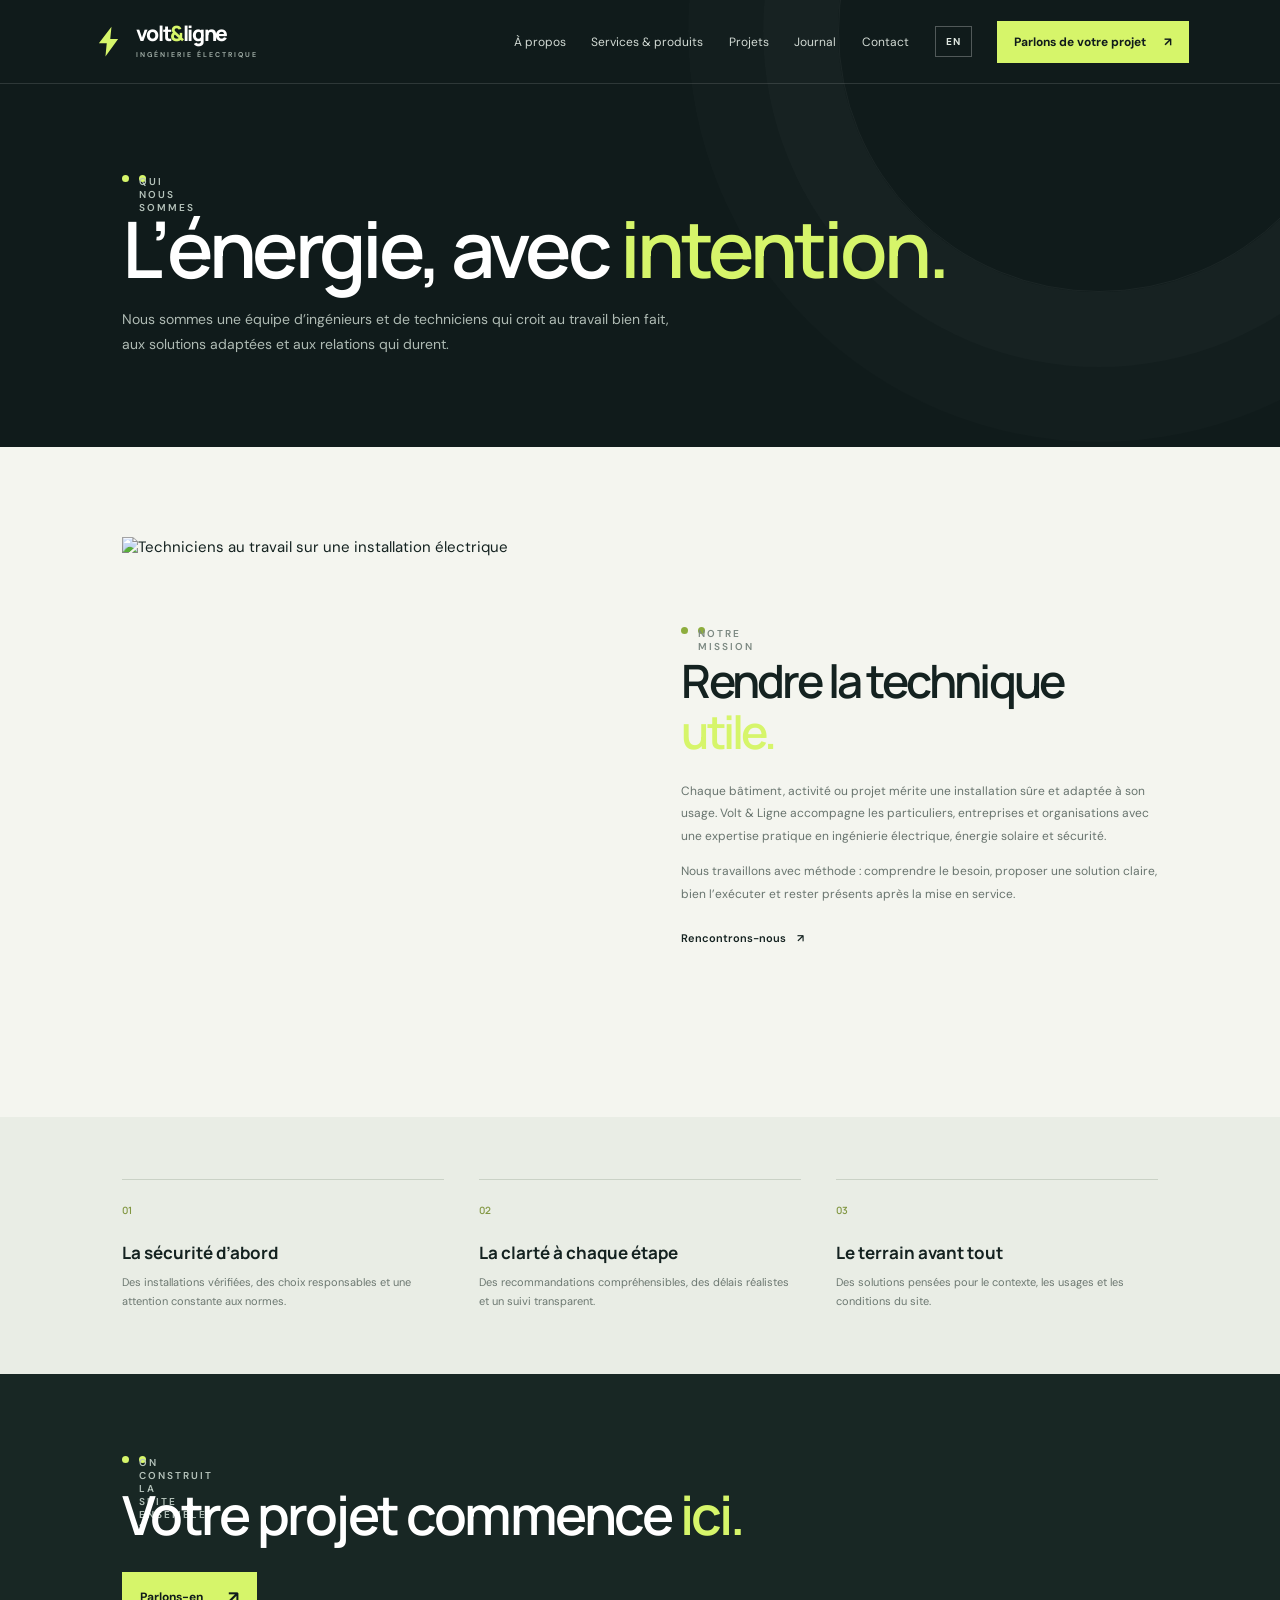
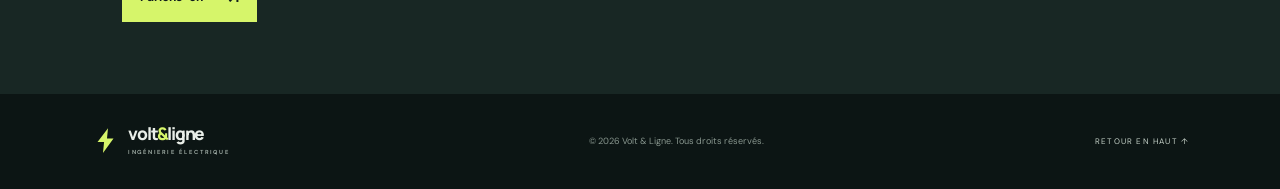
==== about.html @ 483e957a "Initial commit" ====
<!doctype html>
<html lang="fr"><head><meta charset="utf-8"><meta name="viewport" content="width=device-width, initial-scale=1"><meta name="theme-color" content="#101b1b"><meta name="description" content="Découvrez Volt & Ligne, entreprise d’ingénierie électrique au Cameroun."><title>À propos — Volt & Ligne</title><link rel="preconnect" href="https://fonts.googleapis.com"><link rel="preconnect" href="https://fonts.gstatic.com" crossorigin><link href="https://fonts.googleapis.com/css2?family=DM+Sans:wght@400;500;600;700&family=Manrope:wght@400;500;600;700;800&display=swap" rel="stylesheet"><link rel="stylesheet" href="styles.css"><script src="script.js" defer></script></head>
<body><header class="site-header" id="top"><a class="brand" href="index.html"><span class="brand-mark"><svg viewBox="0 0 40 40"><path d="M23.4 3 9 22h9l-1.5 15L31 17h-9l1.4-14Z" fill="currentColor"/></svg></span><span>volt<span class="brand-and">&</span>ligne<small>INGÉNIERIE ÉLECTRIQUE</small></span></a><button class="menu-toggle" aria-label="Ouvrir le menu" aria-expanded="false"><span></span><span></span></button><nav class="main-nav" aria-label="Navigation principale"><a href="about.html" data-fr="À propos" data-en="About">À propos</a><a href="services.html" data-fr="Services & produits" data-en="Services & products">Services & produits</a><a href="projects.html" data-fr="Projets" data-en="Projects">Projets</a><a href="blog.html" data-fr="Journal" data-en="Journal">Journal</a><a href="contact.html" data-fr="Contact" data-en="Contact">Contact</a><button class="language-toggle" type="button" aria-label="Switch language to English">EN</button><a class="nav-cta" href="contact.html" data-fr="Parlons de votre projet <span>↗</span>" data-en="Let’s talk about your project <span>↗</span>">Parlons de votre projet <span>↗</span></a></nav></header>
<main><section class="interior-hero"><p class="eyebrow"><span></span><span data-fr="QUI NOUS SOMMES" data-en="WHO WE ARE">QUI NOUS SOMMES</span></p><h1 data-fr="L’énergie, avec <em>intention.</em>" data-en="Energy, with <em>purpose.</em>">L’énergie, avec <em>intention.</em></h1><p data-fr="Nous sommes une équipe d’ingénieurs et de techniciens qui croit au travail bien fait, aux solutions adaptées et aux relations qui durent." data-en="We are a team of engineers and technicians who believe in quality work, thoughtful solutions and lasting relationships.">Nous sommes une équipe d’ingénieurs et de techniciens qui croit au travail bien fait, aux solutions adaptées et aux relations qui durent.</p></section><section class="story-layout"><div class="story-image"><img src="https://images.unsplash.com/photo-1581092160607-ee22621dd758?auto=format&fit=crop&w=1200&q=85" alt="Techniciens au travail sur une installation électrique"></div><div class="story-copy"><p class="eyebrow dark"><span></span><span data-fr="NOTRE MISSION" data-en="OUR MISSION">NOTRE MISSION</span></p><h2 data-fr="Rendre la technique <em>utile.</em>" data-en="Make engineering <em>useful.</em>">Rendre la technique <em>utile.</em></h2><p data-fr="Chaque bâtiment, activité ou projet mérite une installation sûre et adaptée à son usage. Volt & Ligne accompagne les particuliers, entreprises et organisations avec une expertise pratique en ingénierie électrique, énergie solaire et sécurité." data-en="Every building, business and project deserves a safe installation suited to its needs. Volt & Ligne supports homeowners, businesses and organizations with practical expertise in electrical engineering, solar energy and security.">Chaque bâtiment, activité ou projet mérite une installation sûre et adaptée à son usage. Volt & Ligne accompagne les particuliers, entreprises et organisations avec une expertise pratique en ingénierie électrique, énergie solaire et sécurité.</p><p data-fr="Nous travaillons avec méthode : comprendre le besoin, proposer une solution claire, bien l’exécuter et rester présents après la mise en service." data-en="We work methodically: understand the need, propose a clear solution, deliver it well and stay available after commissioning.">Nous travaillons avec méthode : comprendre le besoin, proposer une solution claire, bien l’exécuter et rester présents après la mise en service.</p><a class="text-link dark-link" href="contact.html" data-fr="Rencontrons-nous <span>↗</span>" data-en="Let’s meet <span>↗</span>">Rencontrons-nous <span>↗</span></a></div></section><section class="values-band"><div><b>01</b><h3 data-fr="La sécurité d’abord" data-en="Safety first">La sécurité d’abord</h3><p data-fr="Des installations vérifiées, des choix responsables et une attention constante aux normes." data-en="Verified installations, responsible choices and constant attention to standards.">Des installations vérifiées, des choix responsables et une attention constante aux normes.</p></div><div><b>02</b><h3 data-fr="La clarté à chaque étape" data-en="Clarity at every step">La clarté à chaque étape</h3><p data-fr="Des recommandations compréhensibles, des délais réalistes et un suivi transparent." data-en="Clear recommendations, realistic timelines and transparent follow-up.">Des recommandations compréhensibles, des délais réalistes et un suivi transparent.</p></div><div><b>03</b><h3 data-fr="Le terrain avant tout" data-en="Grounded in the real world">Le terrain avant tout</h3><p data-fr="Des solutions pensées pour le contexte, les usages et les conditions du site." data-en="Solutions shaped around the context, usage and conditions of each site.">Des solutions pensées pour le contexte, les usages et les conditions du site.</p></div></section><section class="inner-cta"><p class="eyebrow"><span></span><span data-fr="ON CONSTRUIT LA SUITE ENSEMBLE ?" data-en="SHALL WE BUILD WHAT’S NEXT TOGETHER?">ON CONSTRUIT LA SUITE ENSEMBLE ?</span></p><h2 data-fr="Votre projet commence <em>ici.</em>" data-en="Your project starts <em>here.</em>">Votre projet commence <em>ici.</em></h2><a class="button button-primary" href="contact.html" data-fr="Parlons-en <span>↗</span>" data-en="Let’s talk <span>↗</span>">Parlons-en <span>↗</span></a></section></main>
<footer class="footer"><a class="brand footer-brand" href="index.html"><span class="brand-mark"><svg viewBox="0 0 40 40"><path d="M23.4 3 9 22h9l-1.5 15L31 17h-9l1.4-14Z" fill="currentColor"/></svg></span><span>volt<span class="brand-and">&</span>ligne<small>INGÉNIERIE ÉLECTRIQUE</small></span></a><span>© <span id="year"></span> Volt & Ligne. Tous droits réservés.</span><a href="#top" data-fr="RETOUR EN HAUT ↑" data-en="BACK TO TOP ↑">RETOUR EN HAUT ↑</a></footer></body></html>
---- styles.css ----
:root{--ink:#142220;--dark:#101b1b;--muted:#64716d;--lime:#d6f56a;--paper:#f4f5ef;--white:#fff;--line:#dce1d8}*{box-sizing:border-box}html{scroll-behavior:smooth;scroll-padding-top:90px}body{margin:0;background:var(--paper);color:var(--ink);font-family:"DM Sans",sans-serif;font-size:15px}a{color:inherit;text-decoration:none}.site-header{height:84px;position:absolute;top:0;left:0;right:0;z-index:10;display:flex;align-items:center;justify-content:space-between;padding:0 7.1%;color:white;border-bottom:1px solid #ffffff20}.brand{display:flex;align-items:center;gap:10px;font:800 21px Manrope,sans-serif;letter-spacing:-1.4px;line-height:.9}.brand-mark{width:35px;height:35px;color:var(--lime)}.brand-mark svg{width:100%;height:100%}.brand-and{color:var(--lime)}.brand small{display:block;font:600 7px "DM Sans",sans-serif;letter-spacing:2px;margin-top:8px;color:#a7b4ad}.main-nav{display:flex;align-items:center;gap:35px;font-size:12px;color:#d2dad4}.main-nav>a:not(.nav-cta):hover,.text-link:hover{color:var(--lime)}.nav-cta{padding:13px 17px;color:var(--dark);background:var(--lime);font-weight:700}.nav-cta span{margin-left:15px}.menu-toggle{display:none}.hero{min-height:720px;height:100vh;max-height:900px;position:relative;overflow:hidden;background:var(--dark);color:white;display:grid;grid-template-columns:1fr 1fr;padding:84px 7.1% 65px}.hero:before{content:"";position:absolute;inset:0;background:radial-gradient(ellipse at 69% 51%,#243835 0,transparent 44%),linear-gradient(120deg,#101b1b 40%,#172522 100%)}.hero-grid{position:absolute;inset:0;opacity:.17;background-image:linear-gradient(#ffffff13 1px,transparent 1px),linear-gradient(90deg,#ffffff13 1px,transparent 1px);background-size:80px 80px;mask-image:linear-gradient(90deg,transparent,#000 55%,#000)}.hero-copy{position:relative;z-index:1;align-self:center;padding-bottom:4px}.eyebrow{display:flex;align-items:center;gap:10px;color:#b5c3bb;font:600 10px "DM Sans",sans-serif;letter-spacing:2px}.eyebrow>span{width:7px;height:7px;background:var(--lime);border-radius:50%}.hero h1,.section h2,.approach h2,.contact h2{font:600 clamp(48px,6.2vw,83px)/1.05 Manrope,sans-serif;letter-spacing:-5px;margin:31px 0 20px}.hero h1 em,.section h2 em,.approach h2 em,.contact h2 em{font-style:normal;color:var(--lime)}.hero-intro{max-width:440px;color:#aebcb5;line-height:1.8;font-size:14px}.hero-actions{display:flex;align-items:center;gap:29px;margin-top:30px}.button{height:50px;padding:0 18px;display:inline-flex;align-items:center;justify-content:space-between;gap:25px;font-size:12px;font-weight:700}.button-primary{background:var(--lime);color:var(--dark)}.button span{font-size:17px}.text-link{font-size:11px;font-weight:600;color:#d8e0da}.text-link span{margin-left:8px}.hero-note{display:flex;align-items:center;gap:14px;margin-top:54px;color:#97a69e;font-size:10px;line-height:1.6}.hero-note b{color:#edf3ed;font-weight:600}.avatar-stack{display:flex}.avatar-stack i{font-style:normal;width:25px;height:25px;display:grid;place-items:center;margin-right:-7px;border:1px solid var(--dark);border-radius:50%;background:#34453e;color:var(--lime);font-size:9px}.avatar-stack i:nth-child(2){background:#677969;color:white}.avatar-stack i:nth-child(3){background:#dce9c0;color:#20332d}.hero-visual{position:relative;z-index:1;display:flex;align-items:center;justify-content:center;margin:8px 0 20px 25px}.hero-photo{height:min(72vh,610px);width:min(100%,510px);position:relative;overflow:hidden;background:#2c3933}.hero-photo img,.approach-photo img,.project-card img{width:100%;height:100%;object-fit:cover}.hero-photo img{object-position:52% center;filter:saturate(.72)}.photo-shade{position:absolute;inset:0;background:linear-gradient(0deg,#101b1b8a,transparent 44%),linear-gradient(90deg,#111c1c30,transparent)}.photo-label{position:absolute;bottom:24px;left:24px;font-size:9px;letter-spacing:1.4px;color:#f5f7f1}.photo-label b{color:var(--lime);padding:0 5px}.pulse{display:inline-block;width:7px;height:7px;border-radius:50%;background:var(--lime);margin-right:8px;box-shadow:0 0 0 4px #d6f56a30}.energy-card{position:absolute;left:-26px;bottom:55px;background:#f6f7f1;color:var(--ink);padding:17px 16px;width:270px;display:flex;align-items:center;gap:12px;box-shadow:0 15px 50px #0003}.energy-icon{width:34px;height:34px;background:var(--lime);display:grid;place-items:center;font-size:20px}.energy-card strong,.energy-card small{display:block}.energy-card strong{font:700 11px Manrope}.energy-card small{font-size:9px;color:var(--muted);margin-top:4px}.sparkline{width:43px;margin-left:auto;color:#74922d}.hero-stamp{position:absolute;right:-22px;top:17%;display:flex;align-items:center;gap:9px;writing-mode:vertical-rl;color:#c3d2ca;font-size:8px;letter-spacing:1.4px}.hero-stamp b{color:var(--lime);font-size:12px}.hero-bottom{position:absolute;left:7.1%;right:7.1%;bottom:0;height:58px;border-top:1px solid #ffffff20;display:flex;justify-content:space-between;align-items:center;color:#8b9b92;font-size:8px;letter-spacing:1.4px}.hero-bottom i{display:inline-block;width:27px;height:1px;background:var(--lime);vertical-align:middle;margin:0 10px}.hero-bottom>a{font-size:18px;color:var(--lime)}.trust-strip{height:93px;display:flex;align-items:center;justify-content:space-between;padding:0 7.1%;border-bottom:1px solid var(--line);background:#ecefe8}.trust-strip>p{font-size:9px;letter-spacing:1.4px;font-weight:700;max-width:280px}.trust-items{display:flex;gap:39px}.trust-items span{font-size:9px;color:#8b958e}.trust-items b{color:var(--ink);font-size:10px;letter-spacing:1px;margin-left:7px}.section{padding:110px 9.5%}.section-heading{display:flex;align-items:flex-end;justify-content:space-between;margin-bottom:48px}.eyebrow.dark{color:#7c8982}.eyebrow.dark>span{background:#8dad3d}.section h2,.approach h2{font-size:55px;letter-spacing:-3.5px;line-height:1.04;margin:21px 0 0}.section h2 em{color:#839e31}.heading-note{max-width:350px;padding-bottom:6px}.heading-note p,.projects-intro{font-size:13px;line-height:1.8;color:#65716b;margin:0 0 18px}.dark-link{color:var(--ink);font-size:11px}.service-grid{display:grid;grid-template-columns:repeat(3,1fr);gap:16px}.service-card{position:relative;background:#fff;padding:21px 22px 25px;min-height:340px;overflow:hidden}.service-top{display:flex;justify-content:space-between;align-items:center;color:#849087;font-size:9px;letter-spacing:1px}.service-icon{font-size:22px;color:#879e44}.service-art{height:145px;position:relative;margin:13px 0 11px;background:#f1f3ec;overflow:hidden}.art-wires{display:grid;place-items:center;background:linear-gradient(135deg,#edf1e8,#f7f7f1)}.art-wires>span{font:700 48px Manrope;color:#c9d4bd;letter-spacing:-4px;z-index:1}.art-wires>span span{font-size:17px;color:#92a65c;letter-spacing:0}.wire{position:absolute;width:190px;height:190px;border:1px solid #bac6a9;border-radius:50%;left:calc(50% - 95px);top:calc(50% - 95px)}.w2{width:145px;height:145px;left:calc(50% - 72px);top:calc(50% - 72px);border-color:#d2dac8}.w3{width:100px;height:100px;left:calc(50% - 50px);top:calc(50% - 50px);border-color:#dce2d6}.art-solar{background:#e8eee1}.sun{position:absolute;top:19px;right:45px;width:36px;height:36px;border-radius:50%;background:var(--lime);box-shadow:0 0 0 12px #d6f56a44}.solar-panel{position:absolute;bottom:-13px;left:25%;width:150px;height:77px;transform:skewY(-13deg);background:#304b4a;border:2px solid #617872;display:grid;grid-template-columns:repeat(3,1fr);grid-template-rows:repeat(2,1fr)}.solar-panel i{border:1px solid #82948a}.art-security{display:grid;place-items:center;background:#eff2ea}.radar{width:107px;height:107px;border-radius:50%;border:1px solid #bdc8b2;position:relative;display:grid;place-items:center;background:repeating-radial-gradient(circle,transparent 0 19px,#d7dfcf 20px 21px)}.radar:before,.radar:after{content:"";position:absolute;background:#d7dfcf}.radar:before{width:100%;height:1px}.radar:after{height:100%;width:1px}.radar i{position:absolute;width:5px;height:5px;border-radius:50%;background:#9ab147;z-index:1}.radar i:nth-child(1){top:25px;left:31px}.radar i:nth-child(2){right:19px;top:48px}.radar i:nth-child(3){bottom:20px;left:42px}.radar b{z-index:2;color:#7a903e;font-weight:400}.radar-caption{position:absolute;bottom:13px;right:14px;font-size:7px;letter-spacing:1px;color:#87947f}.service-card h3{font:700 16px Manrope;margin:18px 0 8px;letter-spacing:-.4px}.service-card p{font-size:11px;line-height:1.7;color:#737e77;max-width:280px;margin:0}.service-card>a{position:absolute;right:21px;bottom:23px;color:#81983c}.approach{display:grid;grid-template-columns:1fr 1fr;background:var(--dark);color:white;min-height:600px}.approach-photo{position:relative;min-height:590px;overflow:hidden}.approach-photo img{filter:brightness(.68) saturate(.75)}.photo-index{position:absolute;bottom:26px;left:9.5%;font-size:8px;letter-spacing:1.4px}.photo-index span{color:var(--lime);margin-left:8px}.approach-copy{padding:78px 12% 65px 11%;align-self:center}.approach h2{font-size:58px;margin:25px 0 17px}.approach-copy>p:not(.eyebrow){font-size:12px;line-height:1.85;color:#aab8b0;max-width:420px}.steps{margin-top:28px}.steps>div{display:grid;grid-template-columns:35px 1fr 20px;gap:8px;padding:15px 0;border-top:1px solid #ffffff22;align-items:start}.steps>div>span{font-size:9px;color:var(--lime);padding-top:3px}.steps p{margin:0}.steps b,.steps small{display:block}.steps b{font:600 12px Manrope}.steps small{font-size:10px;color:#8d9c93;margin-top:5px}.steps i{font-style:normal;color:var(--lime)}.projects{padding-top:110px;padding-bottom:120px}.projects-intro{max-width:320px;margin-bottom:5px}.project-grid{display:grid;grid-template-columns:1fr 1fr;gap:17px}.project-card{height:310px;position:relative;overflow:hidden;background:#34423d;color:white}.project-wide{grid-column:span 2;height:390px}.project-card img{filter:brightness(.69) saturate(.8);transition:transform .5s}.project-card:hover img{transform:scale(1.04)}.project-card:after{content:"";position:absolute;inset:0;background:linear-gradient(0deg,#101a19e8,transparent 70%)}.project-overlay{position:absolute;z-index:1;bottom:24px;left:27px;right:27px}.project-overlay>span{font-size:8px;letter-spacing:1.5px;color:var(--lime)}.project-overlay h3{font:600 27px/1.13 Manrope;letter-spacing:-1px;margin:10px 0}.project-overlay p{font-size:10px;color:#d0d9d3;margin:0}.project-overlay>b{position:absolute;right:0;bottom:0;width:34px;height:34px;background:var(--lime);color:var(--dark);display:grid;place-items:center}.contact{position:relative;overflow:hidden;background:#182724;color:white;padding:91px 9.5% 66px;display:grid;grid-template-columns:1fr 1fr;gap:30px}.contact-glow{position:absolute;width:600px;height:600px;border:1px solid #ffffff0a;border-radius:50%;right:-50px;top:-240px;box-shadow:0 0 0 80px #ffffff04,0 0 0 160px #ffffff03,0 0 0 240px #ffffff02}.contact-content,.contact-info{position:relative}.contact h2{font-size:65px;margin:25px 0 18px}.contact-content>p:not(.eyebrow){font-size:12px;line-height:1.8;color:#aebcb5;max-width:400px}.button-light{margin-top:15px;background:var(--lime);color:var(--dark);min-width:230px}.contact-info{align-self:end;display:grid;grid-template-columns:1fr 1fr;gap:28px 20px;padding:0 0 10px 30px}.contact-info>div:last-child{grid-column:1}.contact-info span{font-size:8px;color:#9aa99f;letter-spacing:1.5px}.contact-info p,.contact-info a{display:block;font-size:11px;line-height:1.7;color:#f1f4ee;margin:9px 0 0}.contact-info a:hover{color:var(--lime)}.footer{height:95px;background:#0c1514;color:#88968e;display:flex;align-items:center;justify-content:space-between;padding:0 7.1%;font-size:9px}.footer-brand{color:#e9eee8;transform:scale(.83);transform-origin:left center}.footer-brand small{font-size:7px}.footer>a:last-child{font-size:8px;letter-spacing:1.2px;color:#c4d0c7}
@media(max-width:900px){.site-header{padding:0 5%}.main-nav{gap:18px}.main-nav>a{font-size:11px}.hero{padding-left:6%;padding-right:6%;grid-template-columns:1fr .9fr}.hero h1{font-size:64px}.hero-visual{margin-left:0}.hero-photo{height:62vh}.trust-strip{padding:0 5%}.trust-items{gap:17px}.trust-strip>p{font-size:8px;max-width:220px}.section{padding-left:6%;padding-right:6%}.approach-copy{padding-left:8%;padding-right:8%}.contact{padding-left:7%;padding-right:7%}}
@media(max-width:680px){html{scroll-padding-top:70px}.site-header{height:70px;padding:0 6%;background:#101b1b}.brand{font-size:19px}.brand-mark{width:31px}.menu-toggle{display:flex;flex-direction:column;gap:5px;width:38px;height:38px;align-items:center;justify-content:center;background:transparent;border:1px solid #ffffff40;color:#fff}.menu-toggle span{width:15px;height:1px;background:white}.main-nav{display:none;position:absolute;top:70px;left:0;right:0;padding:22px 6% 27px;background:#101b1b;align-items:stretch;flex-direction:column;gap:0}.main-nav.open{display:flex}.main-nav>a:not(.nav-cta){padding:13px 0;border-bottom:1px solid #ffffff1a}.nav-cta{margin-top:16px}.hero{height:auto;min-height:0;max-height:none;display:flex;flex-direction:column;padding:119px 6% 74px}.hero-copy{padding-bottom:24px}.eyebrow{font-size:8px}.hero h1{font-size:clamp(49px,13vw,70px);letter-spacing:-3.5px;margin:24px 0 15px}.hero-intro{font-size:12px;max-width:380px}.hero-actions{gap:17px;flex-wrap:wrap;margin-top:23px}.button{height:47px;font-size:10px;gap:12px}.text-link{font-size:10px}.hero-note{margin-top:27px}.hero-visual{height:380px;margin:4px 10px 0 0;justify-content:flex-end}.hero-photo{width:88%;height:340px}.energy-card{width:235px;left:0;bottom:14px;padding:13px}.hero-stamp{right:-22px;top:10%;font-size:7px}.hero-bottom{left:6%;right:6%;height:48px;font-size:7px}.trust-strip{height:auto;padding:22px 6%;display:block}.trust-strip>p{max-width:none;line-height:1.6}.trust-items{display:grid;grid-template-columns:1fr 1fr;gap:13px;margin-top:17px}.trust-items span{font-size:8px}.trust-items b{font-size:9px}.section{padding:75px 6%}.section-heading{display:block;margin-bottom:30px}.section h2,.approach h2{font-size:46px;letter-spacing:-2.7px;margin:19px 0}.heading-note{margin-top:20px}.heading-note p,.projects-intro{font-size:12px}.service-grid{grid-template-columns:1fr;gap:12px}.service-card{min-height:320px;padding:19px}.service-art{height:135px}.approach{display:block}.approach-photo{min-height:360px;height:55vh;max-height:500px}.approach-copy{padding:55px 7% 60px}.approach h2{font-size:49px}.approach-copy>p:not(.eyebrow){font-size:12px}.projects{padding-top:75px;padding-bottom:80px}.project-grid{grid-template-columns:1fr;gap:12px}.project-wide{grid-column:auto;height:320px}.project-card{height:280px}.project-overlay{left:20px;right:20px;bottom:20px}.project-overlay h3{font-size:24px}.contact{display:block;padding:70px 6% 50px}.contact h2{font-size:53px;letter-spacing:-3px}.contact-info{padding:45px 0 0;grid-template-columns:1fr 1fr;gap:25px 15px}.footer{height:auto;min-height:115px;padding:20px 6%;display:grid;grid-template-columns:1fr auto;gap:12px}.footer-brand{grid-column:1}.footer>span{grid-column:1;font-size:8px}.footer>a:last-child{grid-column:2;grid-row:1/3;font-size:7px}}
@media(prefers-reduced-motion:reduce){html{scroll-behavior:auto}*,*:before,*:after{transition:none!important}}
.language-toggle{border:1px solid #ffffff45;background:transparent;color:#e0e8e2;padding:8px 10px;font:700 10px "DM Sans",sans-serif;letter-spacing:1px;cursor:pointer}.language-toggle:hover{border-color:var(--lime);color:var(--lime)}
.interior-hero{padding:165px 9.5% 76px;background:var(--dark);color:#fff;position:relative;overflow:hidden}.interior-hero:after{content:"";position:absolute;width:520px;height:520px;border:1px solid #ffffff0c;border-radius:50%;right:-80px;top:-230px;box-shadow:0 0 0 75px #ffffff04,0 0 0 150px #ffffff03}.interior-hero>*{position:relative;z-index:1}.interior-hero h1{font:600 clamp(48px,7vw,78px)/1.06 Manrope,sans-serif;letter-spacing:-4px;max-width:850px;margin:25px 0 17px}.interior-hero h1 em,.story-copy h2 em,.service-detail h2 em,.contact-details h2 em{font-style:normal;color:var(--lime)}.interior-hero>p:last-child{color:#afbbb4;line-height:1.8;max-width:570px;font-size:14px}.story-layout{padding:90px 9.5%;display:grid;grid-template-columns:1fr 1fr;gap:8%;align-items:center}.story-image{height:490px;overflow:hidden}.story-image img{width:100%;height:100%;object-fit:cover}.story-copy h2,.contact-details h2{font:600 46px/1.1 Manrope;letter-spacing:-2.8px;margin:22px 0}.story-copy>p:not(.eyebrow),.contact-details>p:not(.eyebrow){font-size:12px;color:#68746e;line-height:1.9}.story-copy .text-link{display:inline-block;margin-top:13px}.values-band{display:grid;grid-template-columns:repeat(3,1fr);gap:35px;padding:62px 9.5%;background:#e9ede5}.values-band>div{border-top:1px solid #cad2c6;padding-top:19px}.values-band>div>b{font:600 10px Manrope;color:#829742}.values-band h3{font:700 17px Manrope;margin:22px 0 9px}.values-band p{font-size:11px;line-height:1.75;color:#6c7871;margin:0}.inner-cta{padding:72px 9.5%;background:#182724;color:white}.inner-cta h2{font:600 clamp(34px,5vw,54px)/1.1 Manrope;letter-spacing:-2.5px;margin:22px 0}.inner-cta h2 em{font-style:normal;color:var(--lime)}.inner-cta .button{margin-top:6px}.service-detail-list{padding:30px 9.5% 90px}.service-detail{display:grid;grid-template-columns:48px 1fr 34%;gap:20px;padding:49px 0;border-bottom:1px solid var(--line);align-items:center}.detail-number{font:600 12px Manrope;color:#8a9f49;align-self:start;padding-top:5px}.service-detail h2{font:600 34px/1.15 Manrope;letter-spacing:-1.7px;margin:18px 0 12px}.service-detail h2 em{color:#829a3a}.service-detail>div:nth-child(2)>p:not(.eyebrow){font-size:12px;color:#68746e;line-height:1.8;max-width:600px}.service-detail ul{list-style:none;padding:0;margin:18px 0 0;display:grid;grid-template-columns:1fr 1fr;gap:10px}.service-detail li{font-size:10px;color:#47564e}.service-detail li:before{content:"↗";color:#879b44;margin-right:8px}.detail-art{height:225px;position:relative;overflow:hidden;background:#e9eee3;display:grid;place-items:center}.detail-electric>span{font:700 68px Manrope;letter-spacing:-6px;color:#c4d0b8;z-index:1}.detail-electric>span b{font-size:20px;color:#879e44}.detail-electric i{position:absolute;width:195px;height:195px;border:1px solid #c3ceb8;border-radius:50%}.detail-electric i:nth-of-type(2){width:145px;height:145px}.detail-electric i:nth-of-type(3){width:95px;height:95px}.detail-solar>span{position:absolute;right:30px;top:20px;color:#b1c65b;font-size:48px}.detail-solar .solar-panel{left:calc(50% - 75px);bottom:29px}.detail-security .radar{width:145px;height:145px}.portfolio-grid{padding:5px 9.5% 95px;display:grid;grid-template-columns:1fr 1fr;gap:17px}.portfolio-card{height:360px;position:relative;overflow:hidden;background:#23322e;color:white}.portfolio-card.portfolio-feature{grid-column:span 2;height:420px}.portfolio-card:after{content:"";position:absolute;inset:0;background:linear-gradient(0deg,#101a19e8,transparent 76%)}.portfolio-card img{width:100%;height:100%;object-fit:cover;filter:brightness(.72) saturate(.8);transition:transform .45s}.portfolio-card:hover img{transform:scale(1.035)}.portfolio-caption{position:absolute;z-index:1;left:27px;right:27px;bottom:26px}.portfolio-caption>span{font-size:8px;letter-spacing:1.5px;color:var(--lime)}.portfolio-caption h2{font:600 27px/1.15 Manrope;letter-spacing:-1px;margin:10px 0}.portfolio-caption h2 em{font-style:normal;color:var(--lime)}.portfolio-caption p{font-size:10px;color:#d1dad4;margin:0}.blog-grid{padding:15px 9.5% 35px;display:grid;grid-template-columns:repeat(2,1fr);gap:48px 22px}.blog-card{min-width:0}.blog-card.blog-feature{grid-column:span 2;display:grid;grid-template-columns:1.15fr 1fr;column-gap:32px;align-content:center}.blog-image{height:245px;display:block;overflow:hidden;background:#dce4d8}.blog-feature .blog-image{height:345px;grid-row:span 4}.blog-image img{width:100%;height:100%;object-fit:cover;transition:transform .4s}.blog-image:hover img{transform:scale(1.04)}.blog-meta{display:flex;justify-content:space-between;margin:17px 0 9px;font-size:8px;letter-spacing:1.2px;color:#86963e}.blog-card h2{font:700 20px/1.3 Manrope;letter-spacing:-.5px;margin:0 0 9px}.blog-feature h2{font-size:29px}.blog-card>p{font-size:11px;line-height:1.75;color:#6f7a73;margin:0 0 12px}.blog-card .text-link{display:inline-block}.blog-note{margin:0 9.5% 75px;padding:18px 20px;background:#e9ede5;color:#637069;font-size:11px;line-height:1.65}.contact-hero{padding-bottom:60px}.contact-layout{padding:75px 9.5% 100px;display:grid;grid-template-columns:.8fr 1.2fr;gap:11%}.contact-details h2{font-size:42px}.contact-method{border-top:1px solid var(--line);padding:16px 0;display:grid;grid-template-columns:115px 1fr;gap:10px;align-items:start}.contact-method>span{font-size:8px;letter-spacing:1.3px;color:#87938b}.contact-method>a,.contact-method>p{font-size:11px;line-height:1.7;color:var(--ink);margin:0}.contact-method>a:hover{color:#79922f}.contact-method small{font-size:10px;color:#79847d}.contact-form{background:#fff;padding:30px 32px;display:flex;flex-direction:column;align-items:stretch}.contact-form .eyebrow{margin:0 0 25px}.contact-form label{font-size:10px;font-weight:600;margin:14px 0 7px}.contact-form input,.contact-form select,.contact-form textarea{width:100%;border:1px solid #dce1d8;background:#fafbf8;padding:12px 13px;color:var(--ink);font:12px "DM Sans",sans-serif;border-radius:0}.contact-form textarea{resize:vertical;min-height:105px}.contact-form input:focus,.contact-form select:focus,.contact-form textarea:focus{outline:1px solid #a6bd5f;border-color:#a6bd5f}.contact-form .button{border:0;cursor:pointer;margin-top:18px;max-width:230px}.form-note{font-size:9px;line-height:1.6;color:#849087;margin:13px 0 0}.main-nav .language-toggle{flex:0 0 auto}.main-nav{gap:clamp(12px,2vw,30px)}
@media(max-width:900px){.interior-hero,.story-layout,.values-band,.inner-cta,.service-detail-list,.portfolio-grid,.blog-grid,.contact-layout{padding-left:6%;padding-right:6%}.service-detail{grid-template-columns:35px 1fr 30%;gap:13px}.detail-art{height:195px}.main-nav{gap:11px}.main-nav>a{font-size:10px}}
@media(max-width:680px){.interior-hero{padding-top:135px;padding-bottom:55px}.interior-hero h1{font-size:clamp(43px,12vw,62px);letter-spacing:-2.7px}.interior-hero>p:last-child{font-size:12px}.story-layout{padding-top:55px;padding-bottom:55px;grid-template-columns:1fr;gap:30px}.story-image{height:330px}.story-copy h2,.contact-details h2{font-size:39px}.values-band{grid-template-columns:1fr;gap:25px;padding-top:45px;padding-bottom:45px}.values-band h3{margin-top:15px}.inner-cta{padding-top:52px;padding-bottom:55px}.service-detail-list{padding-top:5px;padding-bottom:55px}.service-detail{grid-template-columns:30px 1fr;gap:7px;padding:35px 0}.service-detail>div:nth-child(2){grid-column:2}.service-detail h2{font-size:29px}.service-detail ul{grid-template-columns:1fr}.detail-art{grid-column:2;height:190px;margin-top:10px}.portfolio-grid{grid-template-columns:1fr;padding-top:0;padding-bottom:55px;gap:13px}.portfolio-card,.portfolio-card.portfolio-feature{grid-column:auto;height:300px}.portfolio-caption{left:19px;right:19px;bottom:19px}.portfolio-caption h2{font-size:24px}.blog-grid{grid-template-columns:1fr;gap:35px;padding-top:0;padding-bottom:30px}.blog-card.blog-feature{grid-column:auto;display:block}.blog-image,.blog-feature .blog-image{height:240px}.blog-feature h2{font-size:24px}.blog-card h2{font-size:19px}.blog-note{margin:0 6% 55px}.contact-layout{grid-template-columns:1fr;gap:35px;padding-top:50px;padding-bottom:60px}.contact-form{padding:24px 20px}.contact-method{grid-template-columns:100px 1fr}.contact-hero{padding-bottom:43px}}
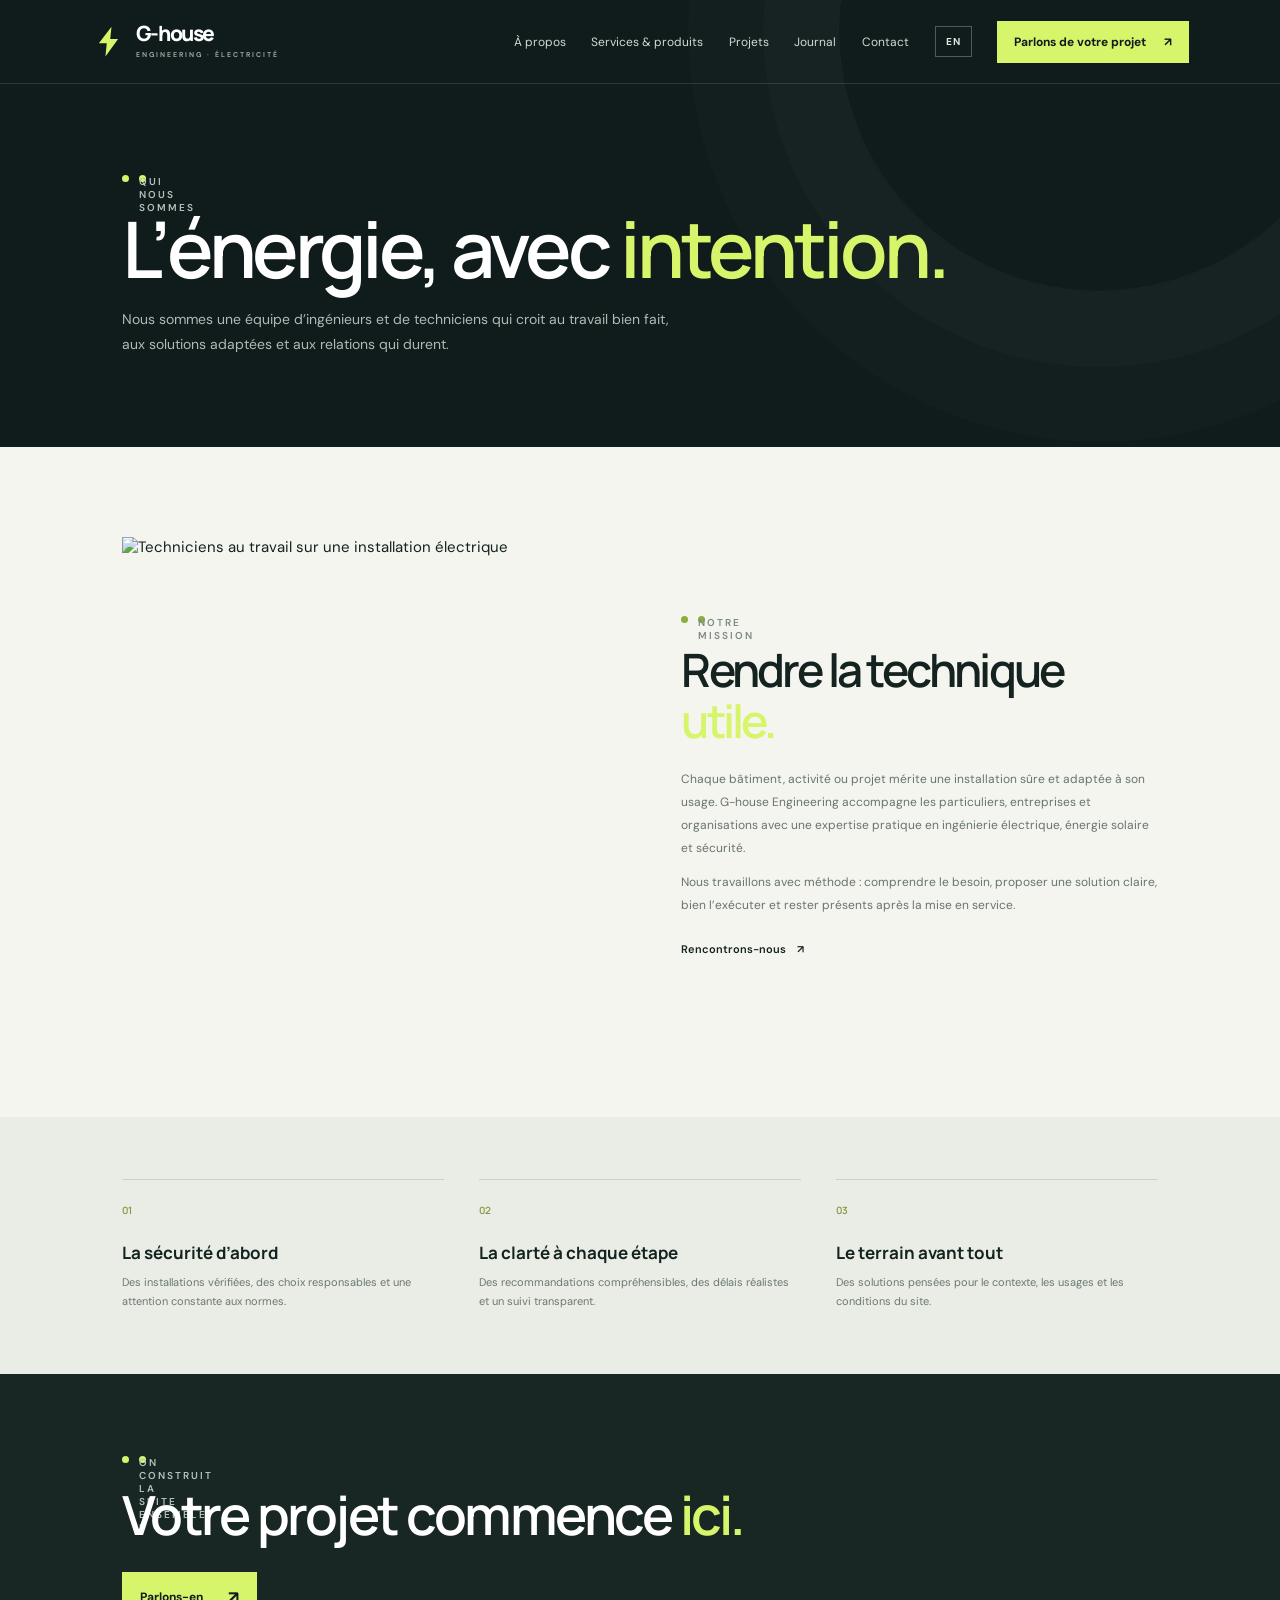
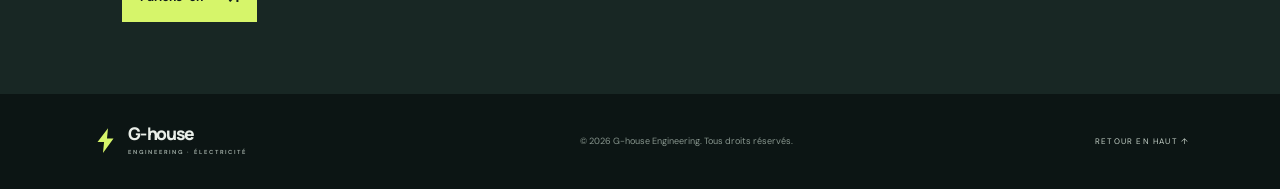
==== commit 3b65f76c: "Changed the company name" ====
--- a/about.html
+++ b/about.html
@@ -1,5 +1,5 @@
 <!doctype html>
-<html lang="fr"><head><meta charset="utf-8"><meta name="viewport" content="width=device-width, initial-scale=1"><meta name="theme-color" content="#101b1b"><meta name="description" content="Découvrez Volt & Ligne, entreprise d’ingénierie électrique au Cameroun."><title>À propos — Volt & Ligne</title><link rel="preconnect" href="https://fonts.googleapis.com"><link rel="preconnect" href="https://fonts.gstatic.com" crossorigin><link href="https://fonts.googleapis.com/css2?family=DM+Sans:wght@400;500;600;700&family=Manrope:wght@400;500;600;700;800&display=swap" rel="stylesheet"><link rel="stylesheet" href="styles.css"><script src="script.js" defer></script></head>
-<body><header class="site-header" id="top"><a class="brand" href="index.html"><span class="brand-mark"><svg viewBox="0 0 40 40"><path d="M23.4 3 9 22h9l-1.5 15L31 17h-9l1.4-14Z" fill="currentColor"/></svg></span><span>volt<span class="brand-and">&</span>ligne<small>INGÉNIERIE ÉLECTRIQUE</small></span></a><button class="menu-toggle" aria-label="Ouvrir le menu" aria-expanded="false"><span></span><span></span></button><nav class="main-nav" aria-label="Navigation principale"><a href="about.html" data-fr="À propos" data-en="About">À propos</a><a href="services.html" data-fr="Services & produits" data-en="Services & products">Services & produits</a><a href="projects.html" data-fr="Projets" data-en="Projects">Projets</a><a href="blog.html" data-fr="Journal" data-en="Journal">Journal</a><a href="contact.html" data-fr="Contact" data-en="Contact">Contact</a><button class="language-toggle" type="button" aria-label="Switch language to English">EN</button><a class="nav-cta" href="contact.html" data-fr="Parlons de votre projet <span>↗</span>" data-en="Let’s talk about your project <span>↗</span>">Parlons de votre projet <span>↗</span></a></nav></header>
-<main><section class="interior-hero"><p class="eyebrow"><span></span><span data-fr="QUI NOUS SOMMES" data-en="WHO WE ARE">QUI NOUS SOMMES</span></p><h1 data-fr="L’énergie, avec <em>intention.</em>" data-en="Energy, with <em>purpose.</em>">L’énergie, avec <em>intention.</em></h1><p data-fr="Nous sommes une équipe d’ingénieurs et de techniciens qui croit au travail bien fait, aux solutions adaptées et aux relations qui durent." data-en="We are a team of engineers and technicians who believe in quality work, thoughtful solutions and lasting relationships.">Nous sommes une équipe d’ingénieurs et de techniciens qui croit au travail bien fait, aux solutions adaptées et aux relations qui durent.</p></section><section class="story-layout"><div class="story-image"><img src="https://images.unsplash.com/photo-1581092160607-ee22621dd758?auto=format&fit=crop&w=1200&q=85" alt="Techniciens au travail sur une installation électrique"></div><div class="story-copy"><p class="eyebrow dark"><span></span><span data-fr="NOTRE MISSION" data-en="OUR MISSION">NOTRE MISSION</span></p><h2 data-fr="Rendre la technique <em>utile.</em>" data-en="Make engineering <em>useful.</em>">Rendre la technique <em>utile.</em></h2><p data-fr="Chaque bâtiment, activité ou projet mérite une installation sûre et adaptée à son usage. Volt & Ligne accompagne les particuliers, entreprises et organisations avec une expertise pratique en ingénierie électrique, énergie solaire et sécurité." data-en="Every building, business and project deserves a safe installation suited to its needs. Volt & Ligne supports homeowners, businesses and organizations with practical expertise in electrical engineering, solar energy and security.">Chaque bâtiment, activité ou projet mérite une installation sûre et adaptée à son usage. Volt & Ligne accompagne les particuliers, entreprises et organisations avec une expertise pratique en ingénierie électrique, énergie solaire et sécurité.</p><p data-fr="Nous travaillons avec méthode : comprendre le besoin, proposer une solution claire, bien l’exécuter et rester présents après la mise en service." data-en="We work methodically: understand the need, propose a clear solution, deliver it well and stay available after commissioning.">Nous travaillons avec méthode : comprendre le besoin, proposer une solution claire, bien l’exécuter et rester présents après la mise en service.</p><a class="text-link dark-link" href="contact.html" data-fr="Rencontrons-nous <span>↗</span>" data-en="Let’s meet <span>↗</span>">Rencontrons-nous <span>↗</span></a></div></section><section class="values-band"><div><b>01</b><h3 data-fr="La sécurité d’abord" data-en="Safety first">La sécurité d’abord</h3><p data-fr="Des installations vérifiées, des choix responsables et une attention constante aux normes." data-en="Verified installations, responsible choices and constant attention to standards.">Des installations vérifiées, des choix responsables et une attention constante aux normes.</p></div><div><b>02</b><h3 data-fr="La clarté à chaque étape" data-en="Clarity at every step">La clarté à chaque étape</h3><p data-fr="Des recommandations compréhensibles, des délais réalistes et un suivi transparent." data-en="Clear recommendations, realistic timelines and transparent follow-up.">Des recommandations compréhensibles, des délais réalistes et un suivi transparent.</p></div><div><b>03</b><h3 data-fr="Le terrain avant tout" data-en="Grounded in the real world">Le terrain avant tout</h3><p data-fr="Des solutions pensées pour le contexte, les usages et les conditions du site." data-en="Solutions shaped around the context, usage and conditions of each site.">Des solutions pensées pour le contexte, les usages et les conditions du site.</p></div></section><section class="inner-cta"><p class="eyebrow"><span></span><span data-fr="ON CONSTRUIT LA SUITE ENSEMBLE ?" data-en="SHALL WE BUILD WHAT’S NEXT TOGETHER?">ON CONSTRUIT LA SUITE ENSEMBLE ?</span></p><h2 data-fr="Votre projet commence <em>ici.</em>" data-en="Your project starts <em>here.</em>">Votre projet commence <em>ici.</em></h2><a class="button button-primary" href="contact.html" data-fr="Parlons-en <span>↗</span>" data-en="Let’s talk <span>↗</span>">Parlons-en <span>↗</span></a></section></main>
-<footer class="footer"><a class="brand footer-brand" href="index.html"><span class="brand-mark"><svg viewBox="0 0 40 40"><path d="M23.4 3 9 22h9l-1.5 15L31 17h-9l1.4-14Z" fill="currentColor"/></svg></span><span>volt<span class="brand-and">&</span>ligne<small>INGÉNIERIE ÉLECTRIQUE</small></span></a><span>© <span id="year"></span> Volt & Ligne. Tous droits réservés.</span><a href="#top" data-fr="RETOUR EN HAUT ↑" data-en="BACK TO TOP ↑">RETOUR EN HAUT ↑</a></footer></body></html>
+<html lang="fr"><head><meta charset="utf-8"><meta name="viewport" content="width=device-width, initial-scale=1"><meta name="theme-color" content="#101b1b"><meta name="description" content="Découvrez G-house Engineering, entreprise d’ingénierie électrique au Cameroun."><title>À propos — G-house Engineering</title><link rel="preconnect" href="https://fonts.googleapis.com"><link rel="preconnect" href="https://fonts.gstatic.com" crossorigin><link href="https://fonts.googleapis.com/css2?family=DM+Sans:wght@400;500;600;700&family=Manrope:wght@400;500;600;700;800&display=swap" rel="stylesheet"><link rel="stylesheet" href="styles.css"><script src="script.js" defer></script></head>
+<body><header class="site-header" id="top"><a class="brand" href="index.html"><span class="brand-mark"><svg viewBox="0 0 40 40"><path d="M23.4 3 9 22h9l-1.5 15L31 17h-9l1.4-14Z" fill="currentColor"/></svg></span><span>G-house<small>ENGINEERING · ÉLECTRICITÉ</small></span></a><button class="menu-toggle" aria-label="Ouvrir le menu" aria-expanded="false"><span></span><span></span></button><nav class="main-nav" aria-label="Navigation principale"><a href="about.html" data-fr="À propos" data-en="About">À propos</a><a href="services.html" data-fr="Services & produits" data-en="Services & products">Services & produits</a><a href="projects.html" data-fr="Projets" data-en="Projects">Projets</a><a href="blog.html" data-fr="Journal" data-en="Journal">Journal</a><a href="contact.html" data-fr="Contact" data-en="Contact">Contact</a><button class="language-toggle" type="button" aria-label="Switch language to English">EN</button><a class="nav-cta" href="contact.html" data-fr="Parlons de votre projet <span>↗</span>" data-en="Let’s talk about your project <span>↗</span>">Parlons de votre projet <span>↗</span></a></nav></header>
+<main><section class="interior-hero"><p class="eyebrow"><span></span><span data-fr="QUI NOUS SOMMES" data-en="WHO WE ARE">QUI NOUS SOMMES</span></p><h1 data-fr="L’énergie, avec <em>intention.</em>" data-en="Energy, with <em>purpose.</em>">L’énergie, avec <em>intention.</em></h1><p data-fr="Nous sommes une équipe d’ingénieurs et de techniciens qui croit au travail bien fait, aux solutions adaptées et aux relations qui durent." data-en="We are a team of engineers and technicians who believe in quality work, thoughtful solutions and lasting relationships.">Nous sommes une équipe d’ingénieurs et de techniciens qui croit au travail bien fait, aux solutions adaptées et aux relations qui durent.</p></section><section class="story-layout"><div class="story-image"><img src="https://images.unsplash.com/photo-1581092160607-ee22621dd758?auto=format&fit=crop&w=1200&q=85" alt="Techniciens au travail sur une installation électrique"></div><div class="story-copy"><p class="eyebrow dark"><span></span><span data-fr="NOTRE MISSION" data-en="OUR MISSION">NOTRE MISSION</span></p><h2 data-fr="Rendre la technique <em>utile.</em>" data-en="Make engineering <em>useful.</em>">Rendre la technique <em>utile.</em></h2><p data-fr="Chaque bâtiment, activité ou projet mérite une installation sûre et adaptée à son usage. G-house Engineering accompagne les particuliers, entreprises et organisations avec une expertise pratique en ingénierie électrique, énergie solaire et sécurité." data-en="Every building, business and project deserves a safe installation suited to its needs. G-house Engineering supports homeowners, businesses and organizations with practical expertise in electrical engineering, solar energy and security.">Chaque bâtiment, activité ou projet mérite une installation sûre et adaptée à son usage. G-house Engineering accompagne les particuliers, entreprises et organisations avec une expertise pratique en ingénierie électrique, énergie solaire et sécurité.</p><p data-fr="Nous travaillons avec méthode : comprendre le besoin, proposer une solution claire, bien l’exécuter et rester présents après la mise en service." data-en="We work methodically: understand the need, propose a clear solution, deliver it well and stay available after commissioning.">Nous travaillons avec méthode : comprendre le besoin, proposer une solution claire, bien l’exécuter et rester présents après la mise en service.</p><a class="text-link dark-link" href="contact.html" data-fr="Rencontrons-nous <span>↗</span>" data-en="Let’s meet <span>↗</span>">Rencontrons-nous <span>↗</span></a></div></section><section class="values-band"><div><b>01</b><h3 data-fr="La sécurité d’abord" data-en="Safety first">La sécurité d’abord</h3><p data-fr="Des installations vérifiées, des choix responsables et une attention constante aux normes." data-en="Verified installations, responsible choices and constant attention to standards.">Des installations vérifiées, des choix responsables et une attention constante aux normes.</p></div><div><b>02</b><h3 data-fr="La clarté à chaque étape" data-en="Clarity at every step">La clarté à chaque étape</h3><p data-fr="Des recommandations compréhensibles, des délais réalistes et un suivi transparent." data-en="Clear recommendations, realistic timelines and transparent follow-up.">Des recommandations compréhensibles, des délais réalistes et un suivi transparent.</p></div><div><b>03</b><h3 data-fr="Le terrain avant tout" data-en="Grounded in the real world">Le terrain avant tout</h3><p data-fr="Des solutions pensées pour le contexte, les usages et les conditions du site." data-en="Solutions shaped around the context, usage and conditions of each site.">Des solutions pensées pour le contexte, les usages et les conditions du site.</p></div></section><section class="inner-cta"><p class="eyebrow"><span></span><span data-fr="ON CONSTRUIT LA SUITE ENSEMBLE ?" data-en="SHALL WE BUILD WHAT’S NEXT TOGETHER?">ON CONSTRUIT LA SUITE ENSEMBLE ?</span></p><h2 data-fr="Votre projet commence <em>ici.</em>" data-en="Your project starts <em>here.</em>">Votre projet commence <em>ici.</em></h2><a class="button button-primary" href="contact.html" data-fr="Parlons-en <span>↗</span>" data-en="Let’s talk <span>↗</span>">Parlons-en <span>↗</span></a></section></main>
+<footer class="footer"><a class="brand footer-brand" href="index.html"><span class="brand-mark"><svg viewBox="0 0 40 40"><path d="M23.4 3 9 22h9l-1.5 15L31 17h-9l1.4-14Z" fill="currentColor"/></svg></span><span>G-house<small>ENGINEERING · ÉLECTRICITÉ</small></span></a><span>© <span id="year"></span> G-house Engineering. Tous droits réservés.</span><a href="#top" data-fr="RETOUR EN HAUT ↑" data-en="BACK TO TOP ↑">RETOUR EN HAUT ↑</a></footer></body></html>
